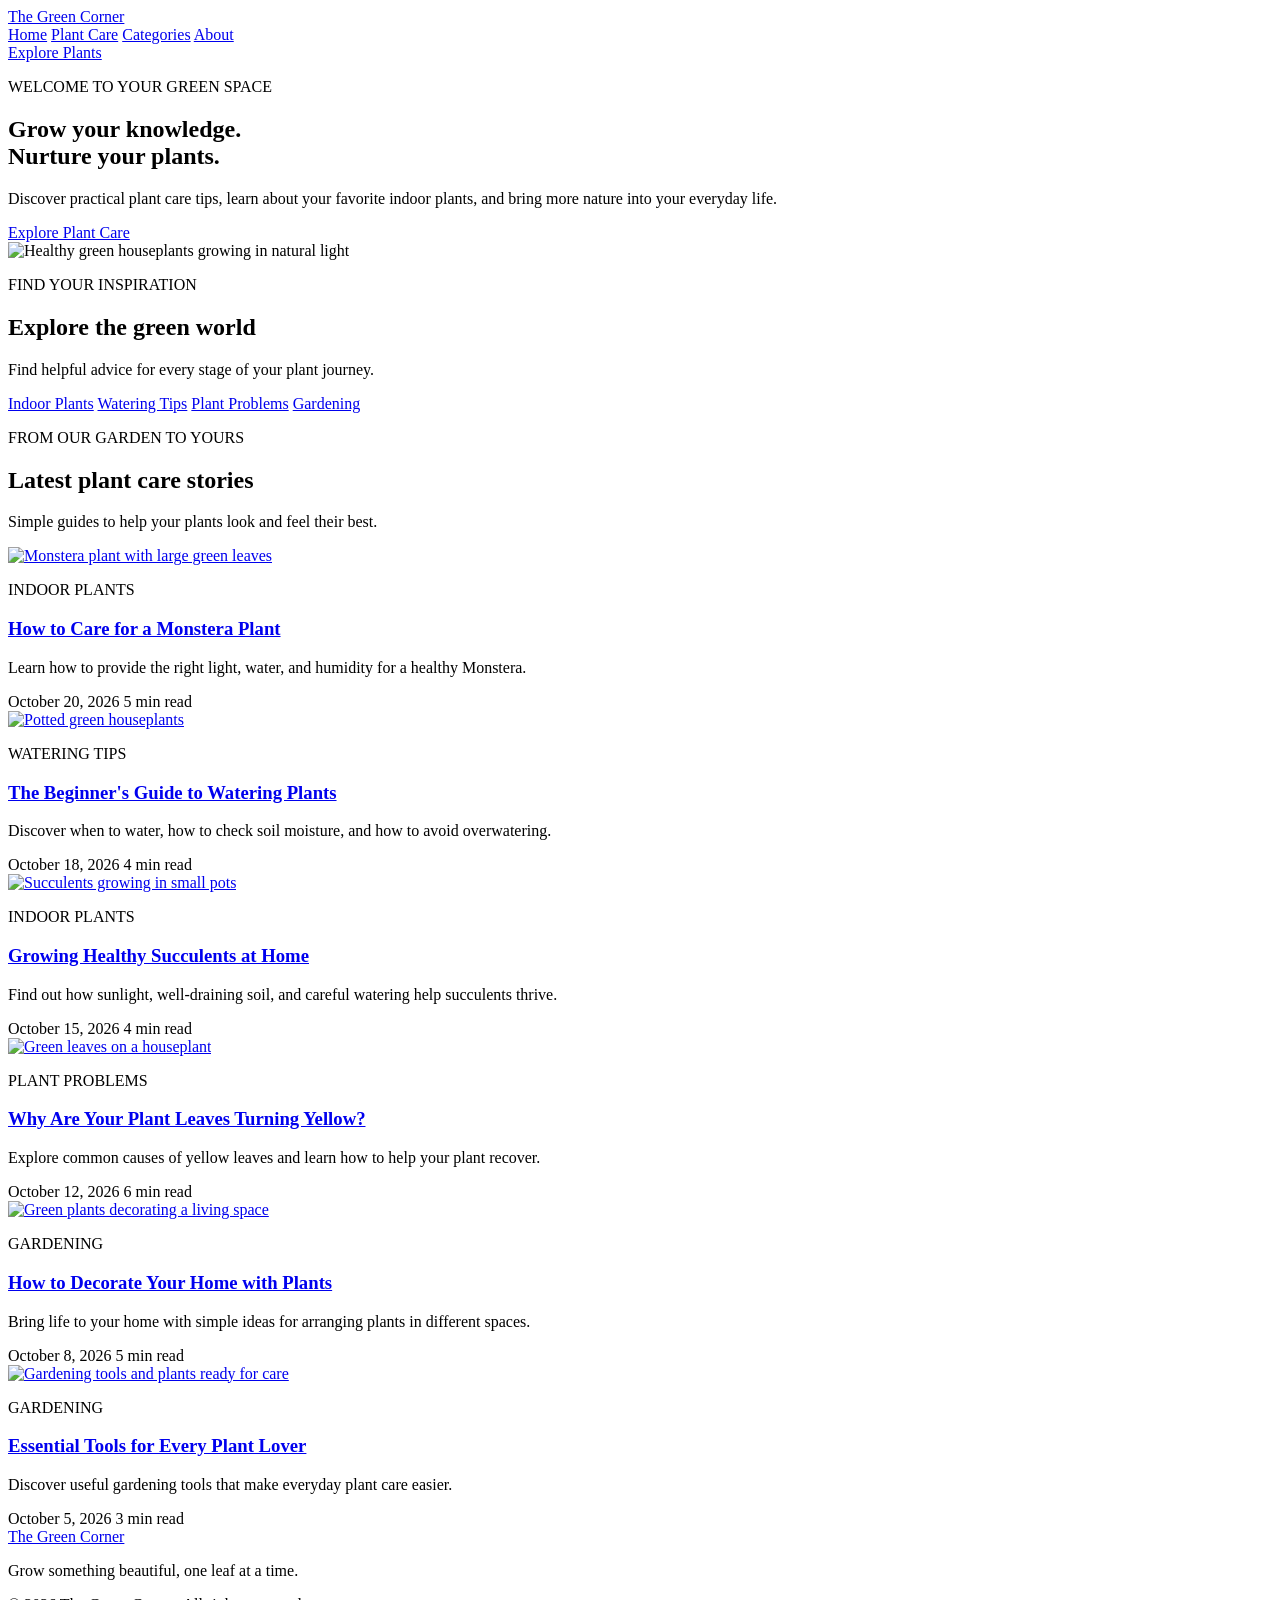
==== index.html @ 69eb23c6 "Add blog homepage and article cards" ====
<!DOCTYPE html>
<html lang="en">
<head>
    <meta charset="UTF-8">
    <meta name="viewport" content="width=device-width, initial-scale=1.0">
    <meta name="description" content="The Green Corner shares simple plant care tips to help your plants thrive.">
    <title>The Green Corner | Plant Care & Gardening</title>
    <link rel="stylesheet" href="style.css">
</head>
<body>

    <header class="site-header">
        <a href="index.html" class="logo">The Green Corner</a>

        <nav class="navbar" aria-label="Main navigation">
            <a href="index.html" class="active">Home</a>
            <a href="#articles">Plant Care</a>
            <a href="#categories">Categories</a>
            <a href="#about">About</a>
        </nav>

        <a href="#articles" class="header-button">Explore Plants</a>
    </header>

    <main>
        <section class="hero" id="about">
            <div class="hero-content">
                <p class="eyebrow">WELCOME TO YOUR GREEN SPACE</p>

                <h1>Grow your knowledge.<br>Nurture your plants.</h1>

                <p class="hero-description">
                    Discover practical plant care tips, learn about your
                    favorite indoor plants, and bring more nature into
                    your everyday life.
                </p>

                <a href="#articles" class="primary-button">
                    Explore Plant Care
                </a>
            </div>

            <div class="hero-image">
                <img
                    src="images/hero-plants.jpg"
                    alt="Healthy green houseplants growing in natural light"
                >
            </div>
        </section>

        <section class="categories" id="categories">
            <div class="section-heading">
                <p class="eyebrow">FIND YOUR INSPIRATION</p>
                <h2>Explore the green world</h2>
                <p>Find helpful advice for every stage of your plant journey.</p>
            </div>

            <div class="category-list">
                <a href="#articles" class="category-item">Indoor Plants</a>
                <a href="#articles" class="category-item">Watering Tips</a>
                <a href="#articles" class="category-item">Plant Problems</a>
                <a href="#articles" class="category-item">Gardening</a>
            </div>
        </section>

        <section class="articles" id="articles">
            <div class="section-heading">
                <p class="eyebrow">FROM OUR GARDEN TO YOURS</p>
                <h2>Latest plant care stories</h2>
                <p>Simple guides to help your plants look and feel their best.</p>
            </div>

            <div class="article-grid">

                <article class="article-card">
                    <a href="article.html" class="article-image">
                        <img src="images/monstera.jpg"
                             alt="Monstera plant with large green leaves"
                             loading="lazy">
                    </a>
                    <div class="article-content">
                        <p class="article-category">INDOOR PLANTS</p>
                        <h3><a href="article.html">How to Care for a Monstera Plant</a></h3>
                        <p class="article-excerpt">Learn how to provide the right light, water, and humidity for a healthy Monstera.</p>
                        <div class="article-meta">
                            <time datetime="2026-10-20">October 20, 2026</time>
                            <span>5 min read</span>
                        </div>
                    </div>
                </article>

                <article class="article-card">
                    <a href="article.html" class="article-image">
                        <img src="images/watering-plants.jpg"
                             alt="Potted green houseplants"
                             loading="lazy">
                    </a>
                    <div class="article-content">
                        <p class="article-category">WATERING TIPS</p>
                        <h3><a href="article.html">The Beginner's Guide to Watering Plants</a></h3>
                        <p class="article-excerpt">Discover when to water, how to check soil moisture, and how to avoid overwatering.</p>
                        <div class="article-meta">
                            <time datetime="2026-10-18">October 18, 2026</time>
                            <span>4 min read</span>
                        </div>
                    </div>
                </article>

                <article class="article-card">
                    <a href="article.html" class="article-image">
                        <img src="images/succulents.jpg"
                             alt="Succulents growing in small pots"
                             loading="lazy">
                    </a>
                    <div class="article-content">
                        <p class="article-category">INDOOR PLANTS</p>
                        <h3><a href="article.html">Growing Healthy Succulents at Home</a></h3>
                        <p class="article-excerpt">Find out how sunlight, well-draining soil, and careful watering help succulents thrive.</p>
                        <div class="article-meta">
                            <time datetime="2026-10-15">October 15, 2026</time>
                            <span>4 min read</span>
                        </div>
                    </div>
                </article>

                <article class="article-card">
                    <a href="article.html" class="article-image">
                        <img src="images/yellow-leaves.jpg"
                             alt="Green leaves on a houseplant"
                             loading="lazy">
                    </a>
                    <div class="article-content">
                        <p class="article-category">PLANT PROBLEMS</p>
                        <h3><a href="article.html">Why Are Your Plant Leaves Turning Yellow?</a></h3>
                        <p class="article-excerpt">Explore common causes of yellow leaves and learn how to help your plant recover.</p>
                        <div class="article-meta">
                            <time datetime="2026-10-12">October 12, 2026</time>
                            <span>6 min read</span>
                        </div>
                    </div>
                </article>

                <article class="article-card">
                    <a href="article.html" class="article-image">
                        <img src="images/home-decor.jpg"
                             alt="Green plants decorating a living space"
                             loading="lazy">
                    </a>
                    <div class="article-content">
                        <p class="article-category">GARDENING</p>
                        <h3><a href="article.html">How to Decorate Your Home with Plants</a></h3>
                        <p class="article-excerpt">Bring life to your home with simple ideas for arranging plants in different spaces.</p>
                        <div class="article-meta">
                            <time datetime="2026-10-08">October 8, 2026</time>
                            <span>5 min read</span>
                        </div>
                    </div>
                </article>

                <article class="article-card">
                    <a href="article.html" class="article-image">
                        <img src="images/gardening-tools.jpg"
                             alt="Gardening tools and plants ready for care"
                             loading="lazy">
                    </a>
                    <div class="article-content">
                        <p class="article-category">GARDENING</p>
                        <h3><a href="article.html">Essential Tools for Every Plant Lover</a></h3>
                        <p class="article-excerpt">Discover useful gardening tools that make everyday plant care easier.</p>
                        <div class="article-meta">
                            <time datetime="2026-10-05">October 5, 2026</time>
                            <span>3 min read</span>
                        </div>
                    </div>
                </article>

            </div>
        </section>
    </main>

    <footer class="site-footer">
        <a href="index.html" class="logo">The Green Corner</a>
        <p>Grow something beautiful, one leaf at a time.</p>
        <p class="copyright">&copy; 2026 The Green Corner. All rights reserved.</p>
    </footer>

</body>
</html>
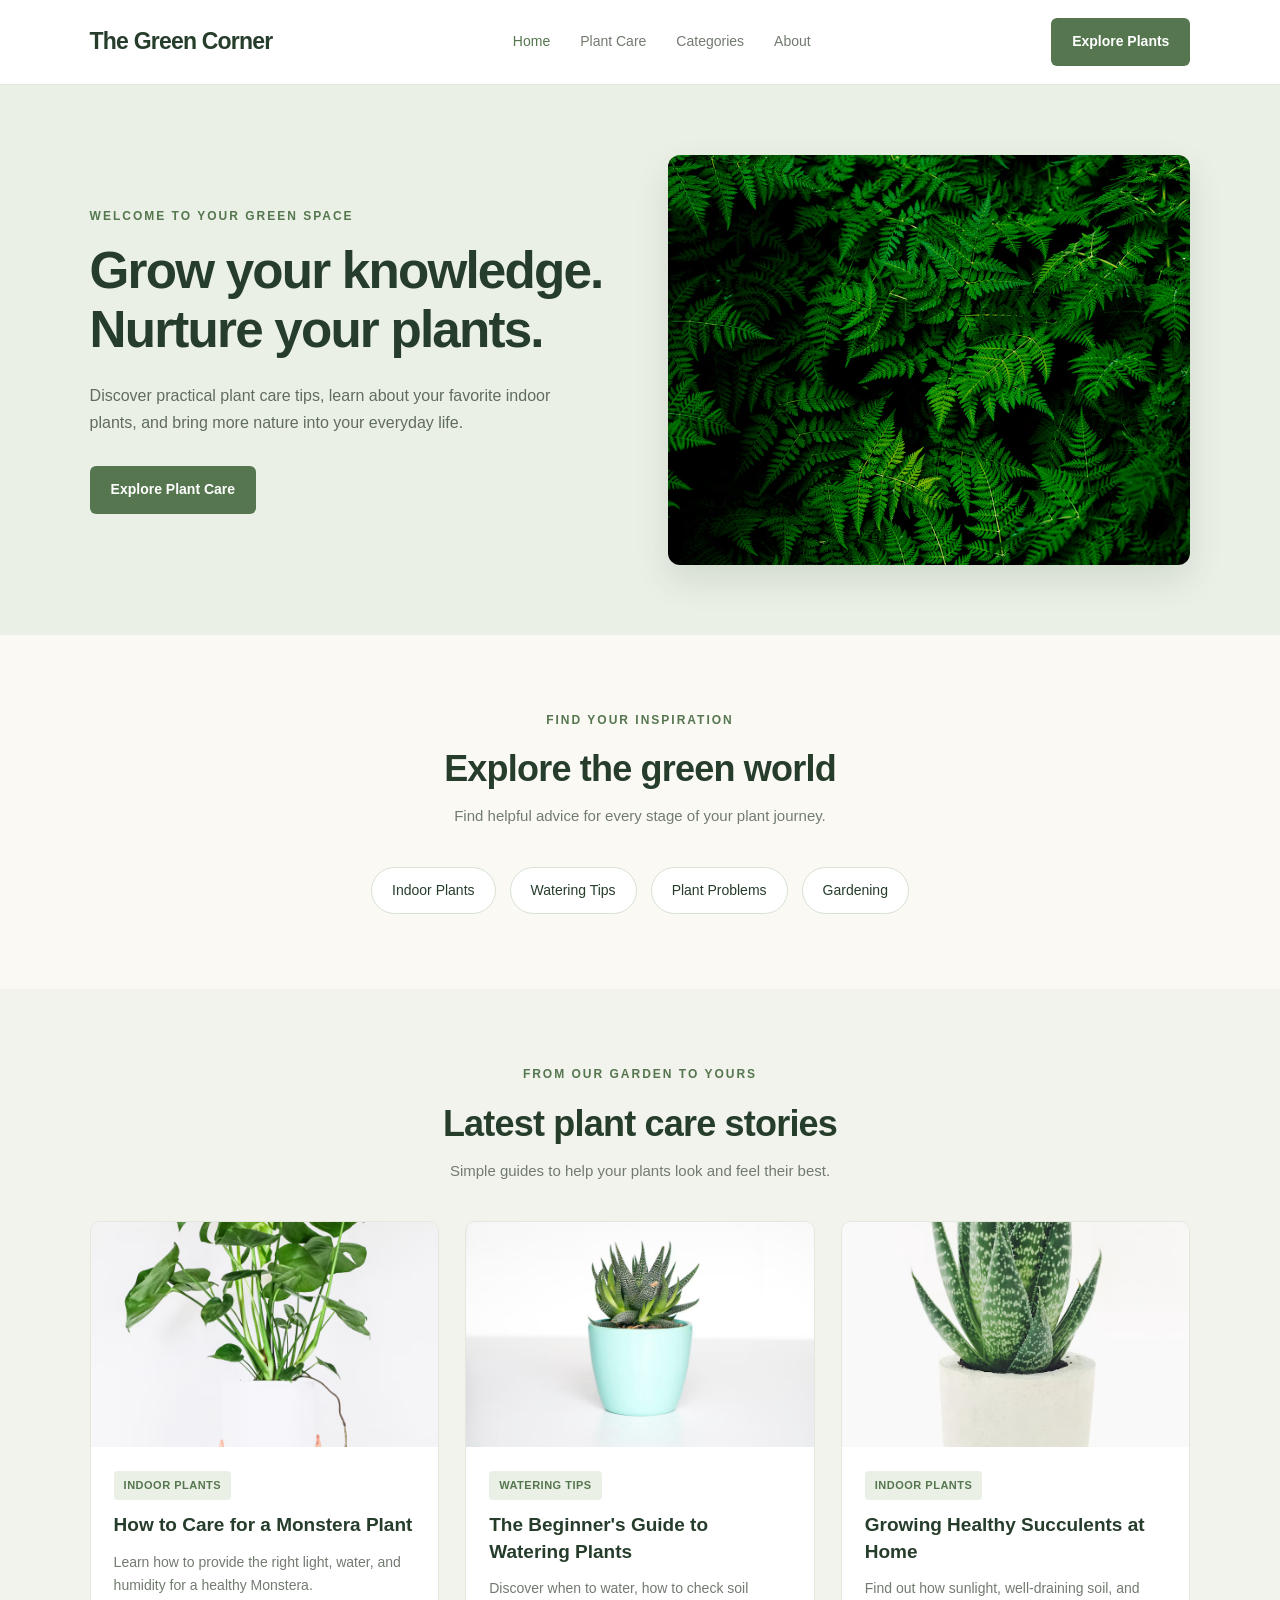
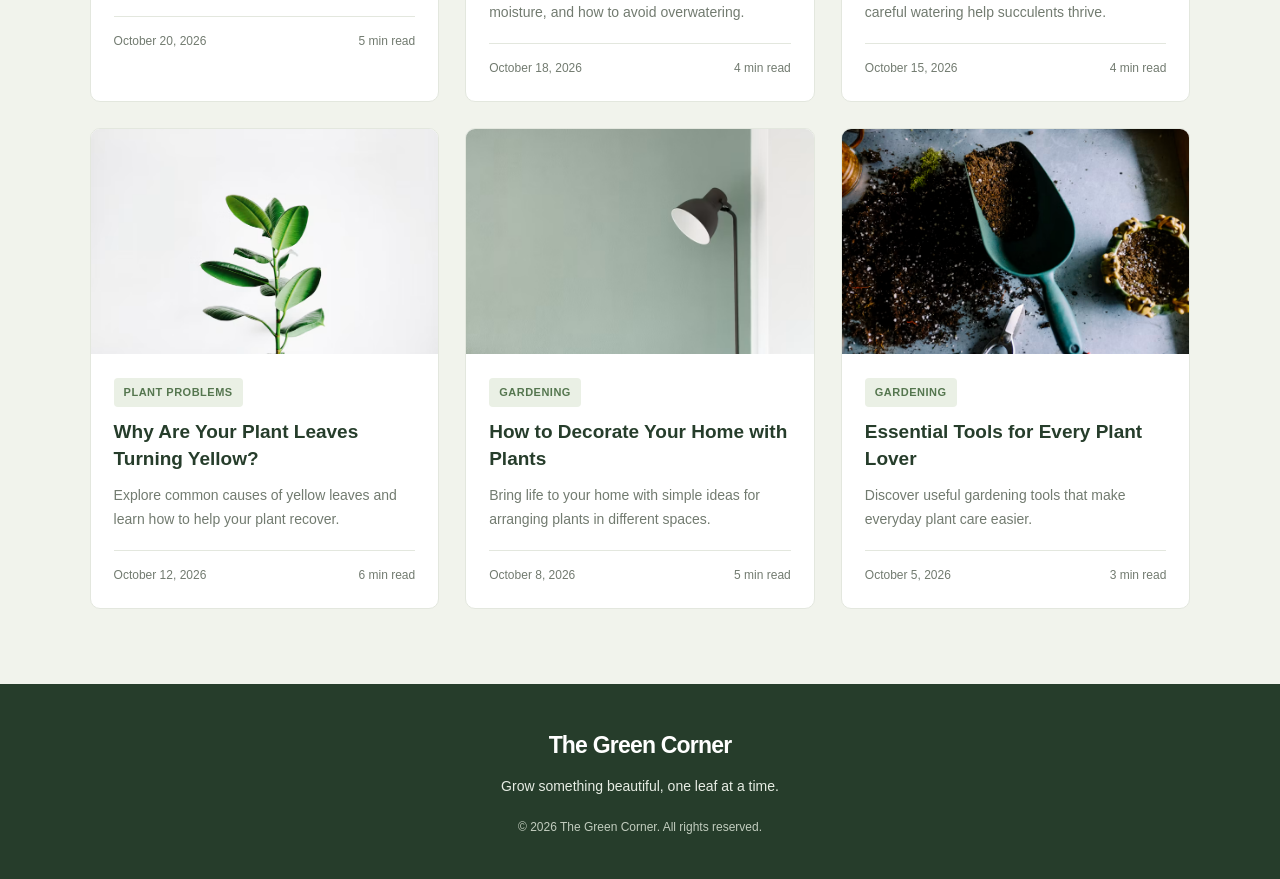
==== commit 23c5e720: "Add dedicated plant watering article" ====
--- a/index.html
+++ b/index.html
@@ -74,9 +74,11 @@
 
                 <article class="article-card">
                     <a href="article.html" class="article-image">
-                        <img src="images/monstera.jpg"
-                             alt="Monstera plant with large green leaves"
-                             loading="lazy">
+                        <img
+                            src="images/monstera.jpg"
+                            alt="Monstera plant with large green leaves"
+                            loading="lazy"
+                        >
                     </a>
                     <div class="article-content">
                         <p class="article-category">INDOOR PLANTS</p>
@@ -90,14 +92,16 @@
                 </article>
 
                 <article class="article-card">
-                    <a href="article.html" class="article-image">
-                        <img src="images/watering-plants.jpg"
-                             alt="Potted green houseplants"
-                             loading="lazy">
+                    <a href="watering-article.html" class="article-image">
+                        <img
+                            src="images/watering-plants.jpg"
+                            alt="Potted green houseplants"
+                            loading="lazy"
+                        >
                     </a>
                     <div class="article-content">
                         <p class="article-category">WATERING TIPS</p>
-                        <h3><a href="article.html">The Beginner's Guide to Watering Plants</a></h3>
+                        <h3><a href="watering-article.html">The Beginner's Guide to Watering Plants</a></h3>
                         <p class="article-excerpt">Discover when to water, how to check soil moisture, and how to avoid overwatering.</p>
                         <div class="article-meta">
                             <time datetime="2026-10-18">October 18, 2026</time>
@@ -108,9 +112,11 @@
 
                 <article class="article-card">
                     <a href="article.html" class="article-image">
-                        <img src="images/succulents.jpg"
-                             alt="Succulents growing in small pots"
-                             loading="lazy">
+                        <img
+                            src="images/succulents.jpg"
+                            alt="Succulents growing in small pots"
+                            loading="lazy"
+                        >
                     </a>
                     <div class="article-content">
                         <p class="article-category">INDOOR PLANTS</p>
@@ -125,9 +131,11 @@
 
                 <article class="article-card">
                     <a href="article.html" class="article-image">
-                        <img src="images/yellow-leaves.jpg"
-                             alt="Green leaves on a houseplant"
-                             loading="lazy">
+                        <img
+                            src="images/yellow-leaves.jpg"
+                            alt="Green leaves on a houseplant"
+                            loading="lazy"
+                        >
                     </a>
                     <div class="article-content">
                         <p class="article-category">PLANT PROBLEMS</p>
@@ -142,9 +150,11 @@
 
                 <article class="article-card">
                     <a href="article.html" class="article-image">
-                        <img src="images/home-decor.jpg"
-                             alt="Green plants decorating a living space"
-                             loading="lazy">
+                        <img
+                            src="images/home-decor.jpg"
+                            alt="Green plants decorating a living space"
+                            loading="lazy"
+                        >
                     </a>
                     <div class="article-content">
                         <p class="article-category">GARDENING</p>
@@ -159,9 +169,11 @@
 
                 <article class="article-card">
                     <a href="article.html" class="article-image">
-                        <img src="images/gardening-tools.jpg"
-                             alt="Gardening tools and plants ready for care"
-                             loading="lazy">
+                        <img
+                            src="images/gardening-tools.jpg"
+                            alt="Gardening tools and plants ready for care"
+                            loading="lazy"
+                        >
                     </a>
                     <div class="article-content">
                         <p class="article-category">GARDENING</p>
--- a/style.css
+++ b/style.css
@@ -0,0 +1,623 @@
+
+:root {
+    --primary-green: #55764f;
+    --dark-green: #263d2b;
+    --light-green: #eaf0e5;
+    --cream: #faf9f4;
+    --white: #ffffff;
+    --text-color: #303a30;
+    --muted-text: #727b70;
+    --border-color: #e3e7de;
+}
+
+* {
+    margin: 0;
+    padding: 0;
+    box-sizing: border-box;
+}
+
+html {
+    scroll-behavior: smooth;
+}
+
+body {
+    font-family: Arial, Helvetica, sans-serif;
+    background-color: var(--cream);
+    color: var(--text-color);
+    line-height: 1.7;
+}
+
+a {
+    color: inherit;
+    text-decoration: none;
+}
+
+img {
+    display: block;
+    max-width: 100%;
+}
+
+/* 2. Navigation bar */
+
+.site-header {
+    min-height: 84px;
+    padding: 18px 7%;
+    display: flex;
+    align-items: center;
+    justify-content: space-between;
+    gap: 28px;
+    background-color: var(--white);
+    border-bottom: 1px solid var(--border-color);
+}
+
+.logo {
+    color: var(--dark-green);
+    font-size: 23px;
+    font-weight: 700;
+    letter-spacing: -0.8px;
+    white-space: nowrap;
+}
+
+.navbar {
+    display: flex;
+    align-items: center;
+    gap: 30px;
+}
+
+.navbar a {
+    color: var(--muted-text);
+    font-size: 14px;
+    transition: color 0.3s ease;
+}
+
+.navbar a:hover,
+.navbar a.active {
+    color: var(--primary-green);
+}
+
+.header-button,
+.primary-button {
+    display: inline-block;
+    background-color: var(--primary-green);
+    color: var(--white);
+    padding: 12px 21px;
+    border-radius: 6px;
+    font-size: 14px;
+    font-weight: 600;
+    transition: background-color 0.3s ease,
+                transform 0.3s ease;
+}
+
+.header-button:hover,
+.primary-button:hover {
+    background-color: var(--dark-green);
+    transform: translateY(-2px);
+}
+
+/* 3. Homepage hero banner */
+
+.hero {
+    padding: 70px 7%;
+    display: grid;
+    grid-template-columns: 1fr 1fr;
+    align-items: center;
+    gap: 55px;
+    background-color: var(--light-green);
+}
+
+.hero-content {
+    max-width: 560px;
+}
+
+.eyebrow {
+    color: var(--primary-green);
+    font-size: 12px;
+    font-weight: 700;
+    letter-spacing: 2px;
+    margin-bottom: 16px;
+}
+
+.hero h1 {
+    color: var(--dark-green);
+    font-size: clamp(36px, 4vw, 55px);
+    line-height: 1.15;
+    letter-spacing: -1.8px;
+    margin-bottom: 22px;
+}
+
+.hero-description {
+    color: #606c5d;
+    font-size: 16px;
+    max-width: 480px;
+    margin-bottom: 30px;
+}
+
+.hero-image img {
+    width: 100%;
+    height: 410px;
+    object-fit: cover;
+    border-radius: 12px;
+    box-shadow: 0 15px 35px rgba(38, 61, 43, 0.12);
+}
+
+/* 4. Section headings */
+
+.categories,
+.articles {
+    padding: 75px 7%;
+}
+
+.section-heading {
+    text-align: center;
+    max-width: 650px;
+    margin: 0 auto 38px;
+}
+
+.section-heading h2 {
+    color: var(--dark-green);
+    font-size: clamp(27px, 3vw, 36px);
+    line-height: 1.25;
+    letter-spacing: -0.8px;
+    margin-bottom: 12px;
+}
+
+.section-heading > p:last-child {
+    color: var(--muted-text);
+    font-size: 15px;
+}
+
+/* 5. Plant care categories */
+
+.category-list {
+    display: flex;
+    justify-content: center;
+    flex-wrap: wrap;
+    gap: 14px;
+}
+
+.category-item {
+    padding: 11px 20px;
+    border: 1px solid #d8e1d3;
+    border-radius: 30px;
+    background-color: var(--white);
+    color: var(--dark-green);
+    font-size: 14px;
+    transition: all 0.3s ease;
+}
+
+.category-item:hover {
+    background-color: var(--primary-green);
+    border-color: var(--primary-green);
+    color: var(--white);
+}
+
+/* 6. Blog article section */
+
+.articles {
+    background-color: #f1f3ec;
+}
+
+.article-grid {
+    display: grid;
+    grid-template-columns: repeat(3, minmax(0, 1fr));
+    gap: 26px;
+}
+
+/* 7. Individual article cards */
+
+.article-card {
+    min-width: 0;
+    background-color: var(--white);
+    border: 1px solid var(--border-color);
+    border-radius: 10px;
+    overflow: hidden;
+    transition: transform 0.3s ease,
+                box-shadow 0.3s ease;
+}
+
+.article-card:hover {
+    transform: translateY(-6px);
+    box-shadow: 0 14px 30px rgba(38, 61, 43, 0.10);
+}
+
+.article-image {
+    display: block;
+    overflow: hidden;
+}
+
+.article-image img {
+    width: 100%;
+    height: 225px;
+    object-fit: cover;
+    transition: transform 0.4s ease;
+}
+
+.article-card:hover .article-image img {
+    transform: scale(1.04);
+}
+
+.article-content {
+    padding: 23px;
+}
+
+.article-category {
+    display: inline-block;
+    margin-bottom: 12px;
+    padding: 5px 10px;
+    border-radius: 4px;
+    background-color: var(--light-green);
+    color: var(--primary-green);
+    font-size: 11px;
+    font-weight: 700;
+    text-transform: uppercase;
+    letter-spacing: 0.5px;
+}
+
+.article-content h3 {
+    margin-bottom: 12px;
+    color: var(--dark-green);
+    font-size: 19px;
+    line-height: 1.4;
+}
+
+.article-content h3 a {
+    transition: color 0.3s ease;
+}
+
+.article-content h3 a:hover {
+    color: var(--primary-green);
+}
+
+.article-excerpt {
+    margin-bottom: 18px;
+    color: var(--muted-text);
+    font-size: 14px;
+}
+
+.article-meta {
+    display: flex;
+    justify-content: space-between;
+    flex-wrap: wrap;
+    gap: 8px;
+    padding-top: 14px;
+    border-top: 1px solid var(--border-color);
+    color: var(--muted-text);
+    font-size: 12px;
+}
+
+.article-author {
+    display: flex;
+    align-items: center;
+    gap: 10px;
+    margin-top: 16px;
+    color: var(--dark-green);
+    font-size: 12px;
+    font-weight: 600;
+}
+
+.author-avatar {
+    display: flex;
+    align-items: center;
+    justify-content: center;
+    width: 32px;
+    height: 32px;
+    flex-shrink: 0;
+    border-radius: 50%;
+    background-color: var(--light-green);
+    color: var(--primary-green);
+    font-size: 14px;
+    font-weight: 700;
+}
+
+/* 8. Footer */
+
+.site-footer {
+    padding: 42px 7%;
+    background-color: var(--dark-green);
+    color: #e7ede4;
+    text-align: center;
+}
+
+.site-footer .logo {
+    display: inline-block;
+    color: var(--white);
+    margin-bottom: 10px;
+}
+
+.site-footer p {
+    font-size: 14px;
+}
+
+.copyright {
+    margin-top: 18px;
+    color: #c2cdbf;
+    font-size: 12px !important;
+}
+
+/* 9. Tablet responsive layout */
+
+@media (max-width: 900px) {
+    .site-header {
+        flex-wrap: wrap;
+        justify-content: center;
+    }
+
+    .navbar {
+        gap: 20px;
+        flex-wrap: wrap;
+        justify-content: center;
+    }
+
+    .hero {
+        gap: 30px;
+    }
+
+    .hero-image img {
+        height: 340px;
+    }
+
+    .article-grid {
+        grid-template-columns: repeat(2, minmax(0, 1fr));
+    }
+
+    .article-content {
+        padding: 20px;
+    }
+}
+
+/* 10. Mobile responsive layout */
+
+@media (max-width: 600px) {
+    .site-header {
+        padding: 20px 5%;
+        gap: 16px;
+    }
+
+    .logo {
+        font-size: 21px;
+    }
+
+    .navbar {
+        gap: 12px 18px;
+    }
+
+    .navbar a {
+        font-size: 13px;
+    }
+
+    .header-button {
+        display: none;
+    }
+
+    .hero {
+        padding: 48px 5%;
+        grid-template-columns: 1fr;
+        gap: 30px;
+    }
+
+    .hero h1 {
+        font-size: 38px;
+    }
+
+    .hero-description {
+        font-size: 15px;
+    }
+
+    .hero-image img {
+        height: 280px;
+    }
+
+    .categories,
+    .articles {
+        padding: 55px 5%;
+    }
+
+    .section-heading {
+        margin-bottom: 30px;
+    }
+
+    .category-list {
+        gap: 10px;
+    }
+
+    .category-item {
+        padding: 9px 14px;
+        font-size: 13px;
+    }
+
+    .article-grid {
+        grid-template-columns: 1fr;
+        gap: 22px;
+    }
+
+    .article-image img {
+        height: 235px;
+    }
+
+    .article-content {
+        padding: 20px;
+    }
+
+    .site-footer {
+        padding: 35px 5%;
+    }
+}
+
+/* 11. Accessibility: reduced motion preference */
+
+@media (prefers-reduced-motion: reduce) {
+    html {
+        scroll-behavior: auto;
+    }
+
+    *,
+    *::before,
+    *::after {
+        transition-duration: 0.01ms !important;
+        animation-duration: 0.01ms !important;
+        animation-iteration-count: 1 !important;
+    }
+}
+
+
+
+/* ========================================
+   FULL BLOG ARTICLE PAGE
+======================================== */
+
+.article-page {
+    min-height: 60vh;
+    padding: 35px 7% 80px;
+    background-color: var(--cream);
+}
+
+.article-breadcrumb {
+    display: flex;
+    flex-wrap: wrap;
+    gap: 10px;
+    margin-bottom: 35px;
+    color: var(--muted-text);
+    font-size: 13px;
+}
+
+.article-breadcrumb a:hover {
+    color: var(--primary-green);
+}
+
+.full-article {
+    max-width: 850px;
+    margin: 0 auto;
+}
+
+.full-article-header {
+    margin-bottom: 30px;
+}
+
+.full-article-header h1 {
+    margin: 15px 0;
+    color: var(--dark-green);
+    font-size: clamp(34px, 5vw, 48px);
+    line-height: 1.2;
+    letter-spacing: -1.3px;
+}
+
+.full-article-intro {
+    margin-bottom: 22px;
+    color: var(--muted-text);
+    font-size: 18px;
+    line-height: 1.8;
+}
+
+.full-article-meta {
+    display: flex;
+    align-items: center;
+    flex-wrap: wrap;
+    gap: 18px;
+    padding: 18px 0;
+    border-top: 1px solid var(--border-color);
+    border-bottom: 1px solid var(--border-color);
+    color: var(--muted-text);
+    font-size: 12px;
+}
+
+.full-article-meta .article-author {
+    margin-top: 0;
+}
+
+.full-article-image {
+    width: 100%;
+    max-height: 480px;
+    object-fit: cover;
+    border-radius: 12px;
+    margin-bottom: 35px;
+}
+
+.article-body {
+    max-width: 720px;
+    margin: 0 auto;
+    font-size: 16px;
+    line-height: 1.9;
+}
+
+.article-body p {
+    margin-bottom: 22px;
+    color: #505b4e;
+}
+
+.article-body h2 {
+    margin: 35px 0 14px;
+    color: var(--dark-green);
+    font-size: 25px;
+    line-height: 1.4;
+}
+
+.article-tip {
+    margin: 32px 0;
+    padding: 24px;
+    border-left: 4px solid var(--primary-green);
+    border-radius: 6px;
+    background-color: var(--light-green);
+}
+
+.article-tip h3 {
+    margin-bottom: 8px;
+    color: var(--dark-green);
+    font-size: 18px;
+}
+
+.article-tip p {
+    margin-bottom: 0;
+}
+
+.back-to-blog {
+    display: inline-block;
+    margin-top: 18px;
+    color: var(--primary-green);
+    font-weight: 700;
+}
+
+.back-to-blog:hover {
+    color: var(--dark-green);
+    text-decoration: underline;
+}
+
+/* Article page on smaller screens */
+
+@media (max-width: 600px) {
+    .article-page {
+        padding: 25px 5% 55px;
+    }
+
+    .article-breadcrumb {
+        margin-bottom: 25px;
+    }
+
+    .full-article-header h1 {
+        font-size: 34px;
+    }
+
+    .full-article-intro {
+        font-size: 16px;
+    }
+
+    .full-article-meta {
+        gap: 12px;
+    }
+
+    .full-article-image {
+        max-height: 300px;
+        margin-bottom: 25px;
+    }
+
+    .article-body {
+        font-size: 15px;
+    }
+
+    .article-body h2 {
+        font-size: 22px;
+    }
+
+    .article-tip {
+        padding: 18px;
+    }
+}
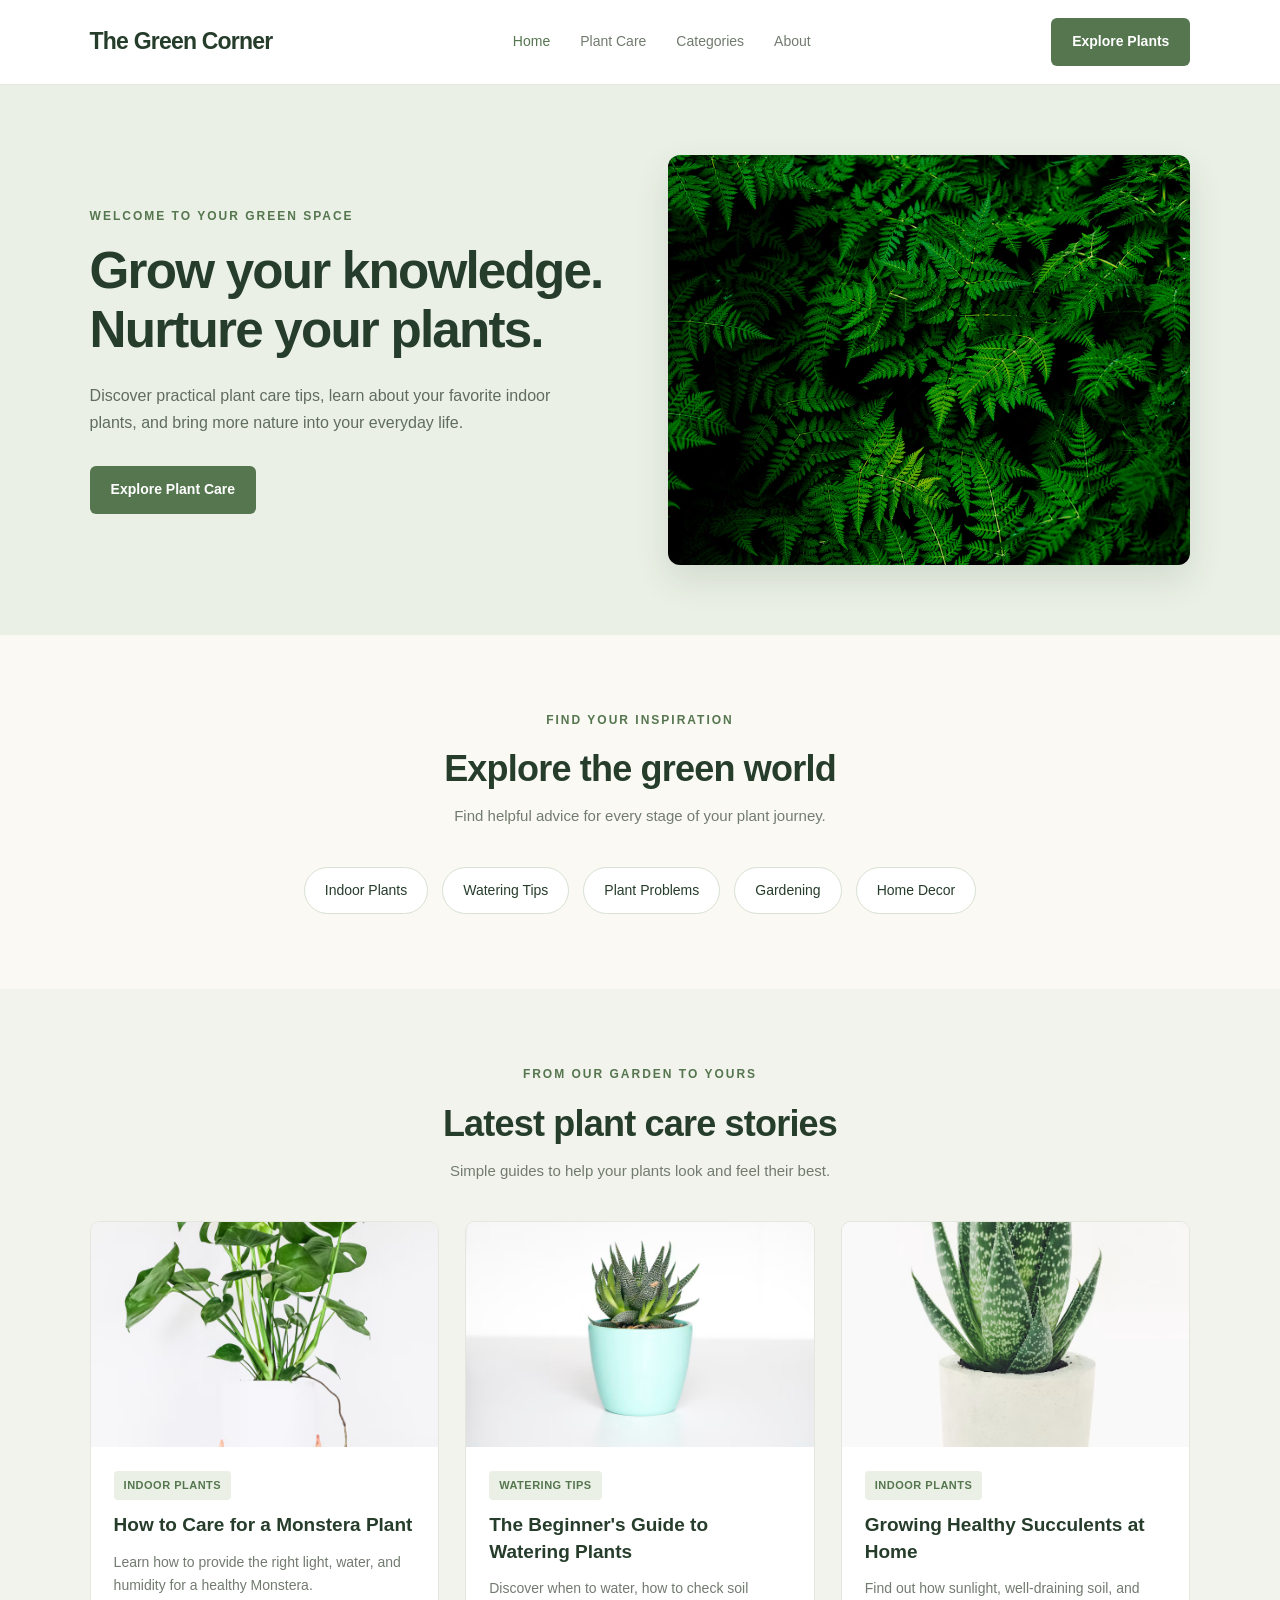
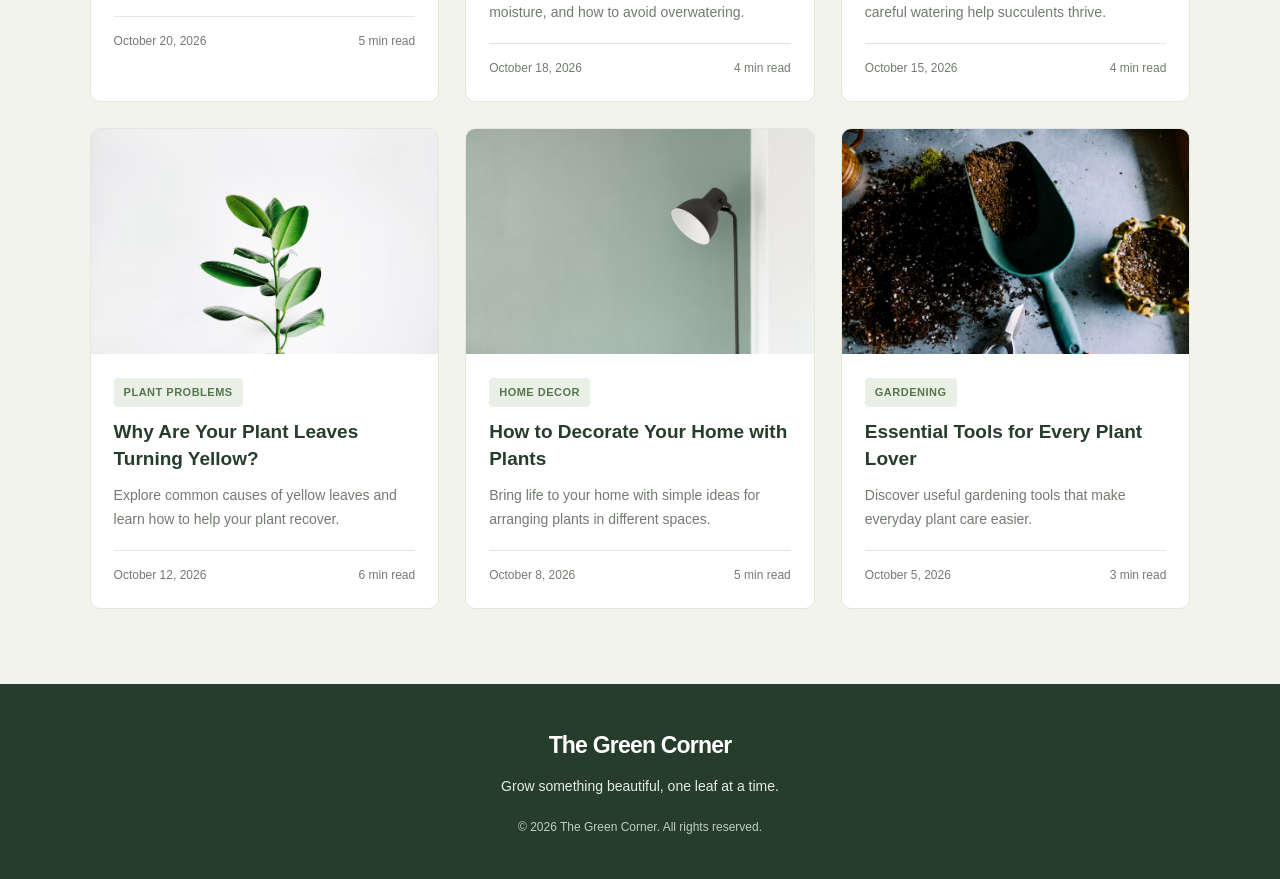
==== commit 1a6c17c5: "Add home decor article and fix homepage link" ====
--- a/index.html
+++ b/index.html
@@ -1,3 +1,4 @@
+
 <!DOCTYPE html>
 <html lang="en">
 <head>
@@ -60,6 +61,7 @@
                 <a href="#articles" class="category-item">Watering Tips</a>
                 <a href="#articles" class="category-item">Plant Problems</a>
                 <a href="#articles" class="category-item">Gardening</a>
+                <a href="#articles" class="category-item">Home Decor</a>
             </div>
         </section>
 
@@ -72,6 +74,7 @@
 
             <div class="article-grid">
 
+                <!-- Article 1: Monstera -->
                 <article class="article-card">
                     <a href="article.html" class="article-image">
                         <img
@@ -82,8 +85,13 @@
                     </a>
                     <div class="article-content">
                         <p class="article-category">INDOOR PLANTS</p>
-                        <h3><a href="article.html">How to Care for a Monstera Plant</a></h3>
-                        <p class="article-excerpt">Learn how to provide the right light, water, and humidity for a healthy Monstera.</p>
+                        <h3>
+                            <a href="article.html">How to Care for a Monstera Plant</a>
+                        </h3>
+                        <p class="article-excerpt">
+                            Learn how to provide the right light, water, and
+                            humidity for a healthy Monstera.
+                        </p>
                         <div class="article-meta">
                             <time datetime="2026-10-20">October 20, 2026</time>
                             <span>5 min read</span>
@@ -91,6 +99,7 @@
                     </div>
                 </article>
 
+                <!-- Article 2: Watering -->
                 <article class="article-card">
                     <a href="watering-article.html" class="article-image">
                         <img
@@ -101,8 +110,13 @@
                     </a>
                     <div class="article-content">
                         <p class="article-category">WATERING TIPS</p>
-                        <h3><a href="watering-article.html">The Beginner's Guide to Watering Plants</a></h3>
-                        <p class="article-excerpt">Discover when to water, how to check soil moisture, and how to avoid overwatering.</p>
+                        <h3>
+                            <a href="watering-article.html">The Beginner's Guide to Watering Plants</a>
+                        </h3>
+                        <p class="article-excerpt">
+                            Discover when to water, how to check soil moisture,
+                            and how to avoid overwatering.
+                        </p>
                         <div class="article-meta">
                             <time datetime="2026-10-18">October 18, 2026</time>
                             <span>4 min read</span>
@@ -110,8 +124,9 @@
                     </div>
                 </article>
 
-                <article class="article-card">
-                    <a href="article.html" class="article-image">
+                <!-- Article 3: Succulents -->
+                <article class="article-card">
+                    <a href="succulents-article.html" class="article-image">
                         <img
                             src="images/succulents.jpg"
                             alt="Succulents growing in small pots"
@@ -120,8 +135,13 @@
                     </a>
                     <div class="article-content">
                         <p class="article-category">INDOOR PLANTS</p>
-                        <h3><a href="article.html">Growing Healthy Succulents at Home</a></h3>
-                        <p class="article-excerpt">Find out how sunlight, well-draining soil, and careful watering help succulents thrive.</p>
+                        <h3>
+                            <a href="succulents-article.html">Growing Healthy Succulents at Home</a>
+                        </h3>
+                        <p class="article-excerpt">
+                            Find out how sunlight, well-draining soil, and
+                            careful watering help succulents thrive.
+                        </p>
                         <div class="article-meta">
                             <time datetime="2026-10-15">October 15, 2026</time>
                             <span>4 min read</span>
@@ -129,8 +149,9 @@
                     </div>
                 </article>
 
-                <article class="article-card">
-                    <a href="article.html" class="article-image">
+                <!-- Article 4: Yellow leaves -->
+                <article class="article-card">
+                    <a href="yellow-leaves-article.html" class="article-image">
                         <img
                             src="images/yellow-leaves.jpg"
                             alt="Green leaves on a houseplant"
@@ -139,8 +160,13 @@
                     </a>
                     <div class="article-content">
                         <p class="article-category">PLANT PROBLEMS</p>
-                        <h3><a href="article.html">Why Are Your Plant Leaves Turning Yellow?</a></h3>
-                        <p class="article-excerpt">Explore common causes of yellow leaves and learn how to help your plant recover.</p>
+                        <h3>
+                            <a href="yellow-leaves-article.html">Why Are Your Plant Leaves Turning Yellow?</a>
+                        </h3>
+                        <p class="article-excerpt">
+                            Explore common causes of yellow leaves and learn
+                            how to help your plant recover.
+                        </p>
                         <div class="article-meta">
                             <time datetime="2026-10-12">October 12, 2026</time>
                             <span>6 min read</span>
@@ -148,8 +174,9 @@
                     </div>
                 </article>
 
-                <article class="article-card">
-                    <a href="article.html" class="article-image">
+                <!-- Article 5: Home decor -->
+                <article class="article-card">
+                    <a href="home-decor-article.html" class="article-image">
                         <img
                             src="images/home-decor.jpg"
                             alt="Green plants decorating a living space"
@@ -157,9 +184,14 @@
                         >
                     </a>
                     <div class="article-content">
-                        <p class="article-category">GARDENING</p>
-                        <h3><a href="article.html">How to Decorate Your Home with Plants</a></h3>
-                        <p class="article-excerpt">Bring life to your home with simple ideas for arranging plants in different spaces.</p>
+                        <p class="article-category">HOME DECOR</p>
+                        <h3>
+                            <a href="home-decor-article.html">How to Decorate Your Home with Plants</a>
+                        </h3>
+                        <p class="article-excerpt">
+                            Bring life to your home with simple ideas for
+                            arranging plants in different spaces.
+                        </p>
                         <div class="article-meta">
                             <time datetime="2026-10-08">October 8, 2026</time>
                             <span>5 min read</span>
@@ -167,6 +199,7 @@
                     </div>
                 </article>
 
+                <!-- Article 6: Gardening tools -->
                 <article class="article-card">
                     <a href="article.html" class="article-image">
                         <img
@@ -177,8 +210,13 @@
                     </a>
                     <div class="article-content">
                         <p class="article-category">GARDENING</p>
-                        <h3><a href="article.html">Essential Tools for Every Plant Lover</a></h3>
-                        <p class="article-excerpt">Discover useful gardening tools that make everyday plant care easier.</p>
+                        <h3>
+                            <a href="article.html">Essential Tools for Every Plant Lover</a>
+                        </h3>
+                        <p class="article-excerpt">
+                            Discover useful gardening tools that make everyday
+                            plant care easier.
+                        </p>
                         <div class="article-meta">
                             <time datetime="2026-10-05">October 5, 2026</time>
                             <span>3 min read</span>
@@ -193,7 +231,9 @@
     <footer class="site-footer">
         <a href="index.html" class="logo">The Green Corner</a>
         <p>Grow something beautiful, one leaf at a time.</p>
-        <p class="copyright">&copy; 2026 The Green Corner. All rights reserved.</p>
+        <p class="copyright">
+            &copy; 2026 The Green Corner. All rights reserved.
+        </p>
     </footer>
 
 </body>
